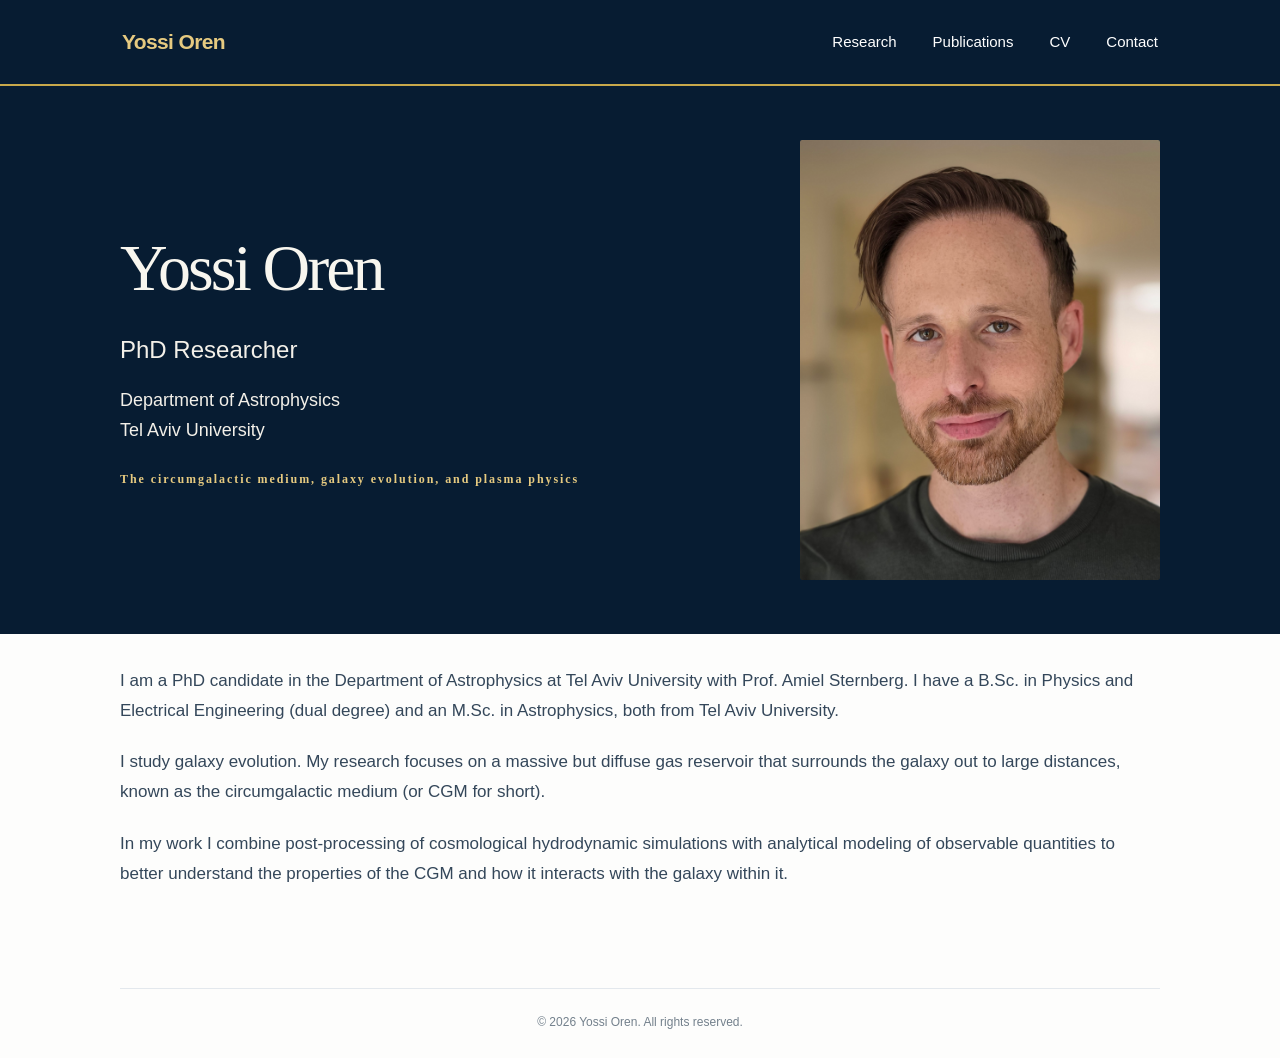
==== index.html @ 80501cc5 "Add files via upload" ====
<!DOCTYPE html>
<html lang="en">
<head>
  <meta charset="UTF-8" />
  <meta name="viewport" content="width=device-width, initial-scale=1.0" />
  <title>Yossi Oren | Astrophysics</title>
  <meta name="description" content="Yossi Oren, PhD researcher in astrophysics at Tel Aviv University. Research on the circumgalactic medium and galaxy evolution." />
  <meta name="theme-color" content="#071c32" />
  <link rel="stylesheet" href="style.css" />
</head>
<body class="home-page">
  <a class="skip-link" href="#main">Skip to content</a>
  <header class="site-header">
    <nav class="navigation" aria-label="Main navigation">
      <a class="home-link" href="index.html" aria-current="page">Yossi Oren</a>
      <div class="nav-links">
        <a href="research.html">Research</a>
        <a href="publications.html">Publications</a>
        <a href="assets/cv.pdf" target="_blank" rel="noopener noreferrer">CV</a>
        <a class="contact-link" href="mailto:orenyossi01@gmail.com">Contact</a>
      </div>
    </nav>
  </header>
  <main id="main" class="page-content">
    <div class="hero-band">
    <section class="introduction" aria-labelledby="name">
      <div class="identity">
        <h1 id="name">Yossi Oren</h1>
        <p class="role">PhD Researcher</p>
        <p class="affiliation">Department of Astrophysics<br>Tel Aviv University</p>
        <p class="research-tagline">The circumgalactic medium, galaxy evolution, and plasma physics</p>
      </div>
      <figure class="portrait"><img src="assets/portrait.png" alt="Yossi Oren" width="1676" height="2048" fetchpriority="high"></figure>
    </section>
    </div>
    <section class="biography" aria-label="About me">
      <p>I am a PhD candidate in the Department of Astrophysics at Tel Aviv University with Prof. Amiel Sternberg. I have a B.Sc. in Physics and Electrical Engineering (dual degree) and an M.Sc. in Astrophysics, both from Tel Aviv University.</p>
      <p>I study galaxy evolution. My research focuses on a massive but diffuse gas reservoir that surrounds the galaxy out to large distances, known as the circumgalactic medium (or CGM for short).</p>
      <p>In my work I combine post-processing of cosmological hydrodynamic simulations with analytical modeling of observable quantities to better understand the properties of the CGM and how it interacts with the galaxy within it.</p>
    </section>
  </main>
  <footer class="site-footer"><p>&copy; <span id="year">2026</span> Yossi Oren. All rights reserved.</p></footer>
  <script src="main.js"></script>
</body>
</html>
---- style.css ----
/* Yossi Oren: academic website */
:root {
  --navy: #071c32;
  --ink: #102a43;
  --body: #34475a;
  --gold: #c8a84b;
  --paper: #fdfdfc;
  --line: #e3e8ed;
  --width: 1040px;
}
*, *::before, *::after { box-sizing: border-box; }
body { margin: 0; min-height: 100vh; display: flex; flex-direction: column; background: var(--paper); color: var(--body); font-family: -apple-system, BlinkMacSystemFont, "Segoe UI", Arial, sans-serif; font-size: 17px; line-height: 1.75; -webkit-font-smoothing: antialiased; }
a { color: inherit; text-underline-offset: 5px; }
a:focus-visible { outline: 3px solid var(--gold); outline-offset: 6px; border-radius: 2px; }
.skip-link { position: fixed; top: -80px; left: 16px; padding: 8px 16px; z-index: 10; background: white; color: var(--ink); }
.skip-link:focus { top: 10px; }
.site-header { position: relative; overflow: hidden; background: var(--navy); color: #fff; border-bottom: 2px solid var(--gold); }
.navigation { max-width: var(--width); min-height: 84px; margin: auto; display: flex; justify-content: space-between; align-items: center; gap: 24px; position: relative; padding: 0 2px; }
.home-link { font-size: 21px; font-weight: 600; letter-spacing: -.03em; text-decoration: none; }
.nav-links { display: flex; align-items: center; gap: 36px; margin-left: auto; }
.nav-links a { font-size: 15px; font-weight: 500; text-decoration: none; padding: 10px 0; transition: color .2s; }
.nav-links a:hover, .home-link:hover { color: #e6ca80; }
.navigation a[aria-current="page"] { color: #e6ca80; }
.nav-links .contact-link { color: #fff; }
.page-content { width: min(var(--width), calc(100% - 80px)); margin: 0 auto; flex: 1; }
.introduction { display: grid; grid-template-columns: 1fr 360px; gap: 80px; align-items: center; padding-top: 76px; padding-bottom: 54px; }
.eyebrow { color: #8c702a; font-size: 12px; font-weight: 650; letter-spacing: .16em; text-transform: uppercase; line-height: 1.5; margin: 0 0 18px; }
h1 { color: var(--ink); font-size: clamp(44px, 5.5vw, 66px); font-weight: 500; letter-spacing: -.045em; line-height: 1.1; margin: 0; }
.role { font-size: 24px; line-height: 1.4; color: var(--ink); margin: 28px 0 20px; }
.affiliation { line-height: 1.65; font-size: 18px; margin: 0; }
.portrait { margin: 0; }
.portrait img { display: block; width: 100%; height: auto; border-radius: 2px; }
.biography { border-top: 1px solid var(--line); padding-top: 32px; max-width: 100%; margin-bottom: 100px; }
.biography p { margin: 0 0 22px; }
.site-footer { width: min(var(--width), calc(100% - 80px)); margin: 0 auto; border-top: 1px solid var(--line); text-align: center; padding: 23px 0 25px; color: #73808c; font-size: 12px; }
.site-footer p { margin: 0; }
.research-heading { display: flex; justify-content: space-between; align-items: flex-end; gap: 25px; padding-top: 65px; padding-bottom: 40px; border-bottom: 1px solid var(--line); }
.research-sections { max-width: 880px; padding-top: 38px; padding-bottom: 65px; }
.research-sections section + section { margin-top: 40px; padding-top: 34px; border-top: 1px solid var(--line); }
h2 { color: var(--ink); font-size: 27px; font-weight: 500; letter-spacing: -.025em; line-height: 1.3; margin: 0 0 19px; }
.research-sections p { margin: 0 0 17px; }
@media (min-width: 1400px) { .introduction { padding-top: 90px; } }
@media (max-width: 1120px) { .navigation { margin: 0 40px; } .introduction { gap: 55px; grid-template-columns: 1fr 32%; } }
@media (max-width: 700px) {
  body { font-size: 16px; }
  .navigation { margin: 0 24px; min-height: 76px; gap: 14px; }
  .nav-links { gap: 23px; }
  .nav-links a { font-size: 14px; }
  .home-link { font-size: 18px; }
  .page-content, .site-footer { width: calc(100% - 48px); }
  .introduction { grid-template-columns: 1fr 38%; gap: 24px; padding-top: 48px; padding-bottom: 36px; }
  .eyebrow { font-size: 10px; margin-bottom: 13px; }
  h1 { font-size: 42px; }
  .role { font-size: 19px; margin: 20px 0 14px; }
  .affiliation { font-size: 14px; }
  .biography { padding-top: 26px; margin-bottom: 60px; }
  .research-heading { align-items: flex-start; flex-direction: column; padding-top: 43px; padding-bottom: 28px; gap: 23px; }
  h2 { font-size: 25px; }
}
@media (max-width: 420px) {
  .navigation { margin: 0 20px; flex-wrap: wrap; padding: 17px 0; min-height: 70px; gap: 10px; }
  .nav-links { gap: 20px; }
  .page-content, .site-footer { width: calc(100% - 40px); }
  .introduction { gap: 18px; }
  h1 { font-size: 35px; }
  .role { font-size: 17px; }
  .affiliation { font-size: 13px; }
  .identity .eyebrow { letter-spacing: .1em; }
}

/* Solid navy introduction matching the navigation background. */
.home-page .page-content { width: 100%; }
.hero-band {
  background: var(--navy);
  color: #f3f0e9;
}
.hero-band .introduction { width: min(var(--width), calc(100% - 80px)); margin: 0 auto; padding-top: 54px; padding-bottom: 54px; }
.hero-band h1 { color: #f8f6ef; font-family: Georgia, "Times New Roman", serif; }
.hero-band .role { color: #f3f0e9; }
.research-tagline { color: #e6ca80; font-size: 12px; font-weight: 650; letter-spacing: .16em; line-height: 1.5; margin: 24px 0 0; font-family: Georgia, "Times New Roman", serif; }
.home-page .biography { width: min(var(--width), calc(100% - 80px)); margin: 0 auto 100px; border-top: 0; }
@media (max-width: 760px) {
  .navigation { flex-wrap: wrap; padding-top: 16px; padding-bottom: 16px; gap: 8px 20px; }
  .nav-links { flex-wrap: wrap; gap: 12px 23px; }
}
@media (max-width: 700px) {
  .hero-band .introduction { width: calc(100% - 48px); padding-top: 42px; padding-bottom: 42px; }
  .home-page .biography { width: calc(100% - 48px); margin-bottom: 60px; }
  .research-tagline { font-size: 10px; letter-spacing: .10em; margin-top: 20px; }
}
@media (max-width: 480px) {
  .hero-band .introduction { grid-template-columns: 1fr; gap: 28px; }
  .hero-band .portrait { width: min(240px, 80%); }
}
@media (max-width: 420px) {
  .hero-band .introduction, .home-page .biography { width: calc(100% - 40px); }
  .nav-links { width: 100%; margin-left: 0; justify-content: space-between; gap: 12px; }
}

.publications-content { max-width: 880px; padding-top: 38px; padding-bottom: 65px; }
.publications-content p { margin: 0 0 17px; }
.publication-spacer { height: 17px; }
.publication-list { margin: 0; padding-left: 24px; }
.publication-list li { margin: 0 0 26px; padding-left: 3px; }
.publications-content a { color: var(--ink); text-decoration-color: var(--gold); overflow-wrap: anywhere; }
.publications-content a:hover { color: #8c702a; }
.publications-content strong { font-weight: 700; }

/* Consistent figure heights, with one full-width section for the two-panel plot. */
.research-projects { max-width: 100%; --figure-height: 300px; }
.research-projects .research-project { margin-top: 40px; padding-top: 34px; border-top: 1px solid var(--line); }
.research-layout { display: grid; grid-template-columns: minmax(0, 1fr) 430px; gap: 32px; align-items: center; }
.research-copy { min-width: 0; }
.research-projects .research-figure { margin: 0; min-width: 0; }
.research-figure a { display: flex; align-items: center; justify-content: center; height: var(--figure-height); }
.research-projects .research-figure img { display: block; width: auto; height: var(--figure-height); max-width: 100%; object-fit: contain; }
.figure-below .research-layout { display: block; }
.figure-below .research-figure { margin-top: 26px; }
@media (max-width: 1000px) {
  .research-projects { --figure-height: 260px; }
  .research-layout { grid-template-columns: minmax(0, 1fr) 375px; gap: 26px; }
}
@media (max-width: 800px) {
  .research-layout { grid-template-columns: 1fr; gap: 24px; }
  .research-projects { --figure-height: min(300px, calc((100vw - 48px) * 0.44)); }
}
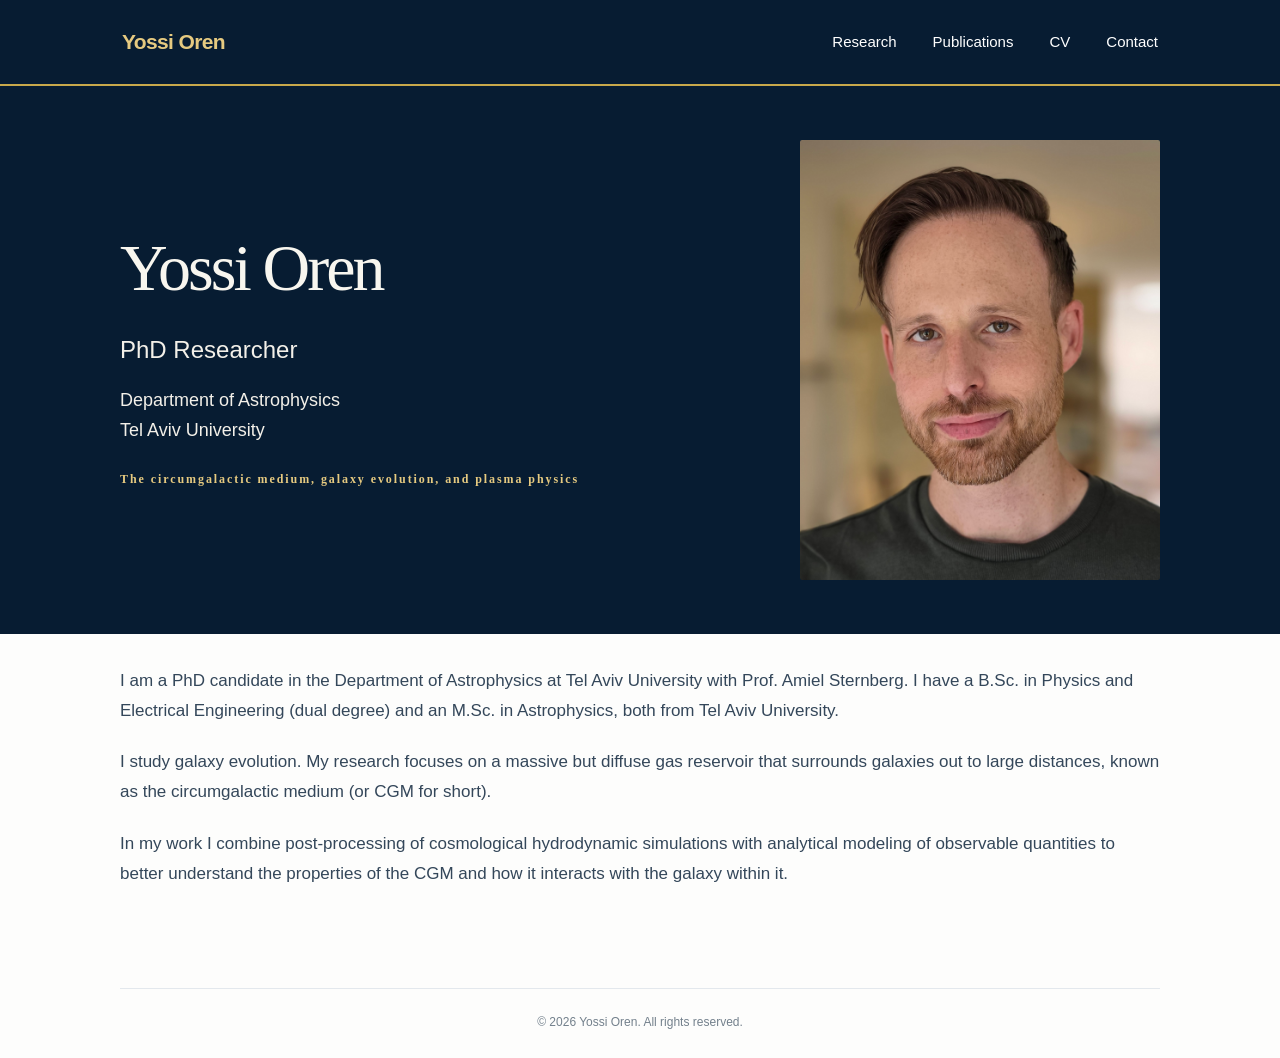
==== commit 845e73c5: "Correct description in biography section" ====
--- a/index.html
+++ b/index.html
@@ -35,7 +35,7 @@
     </div>
     <section class="biography" aria-label="About me">
       <p>I am a PhD candidate in the Department of Astrophysics at Tel Aviv University with Prof. Amiel Sternberg. I have a B.Sc. in Physics and Electrical Engineering (dual degree) and an M.Sc. in Astrophysics, both from Tel Aviv University.</p>
-      <p>I study galaxy evolution. My research focuses on a massive but diffuse gas reservoir that surrounds the galaxy out to large distances, known as the circumgalactic medium (or CGM for short).</p>
+      <p>I study galaxy evolution. My research focuses on a massive but diffuse gas reservoir that surrounds galaxies out to large distances, known as the circumgalactic medium (or CGM for short).</p>
       <p>In my work I combine post-processing of cosmological hydrodynamic simulations with analytical modeling of observable quantities to better understand the properties of the CGM and how it interacts with the galaxy within it.</p>
     </section>
   </main>
